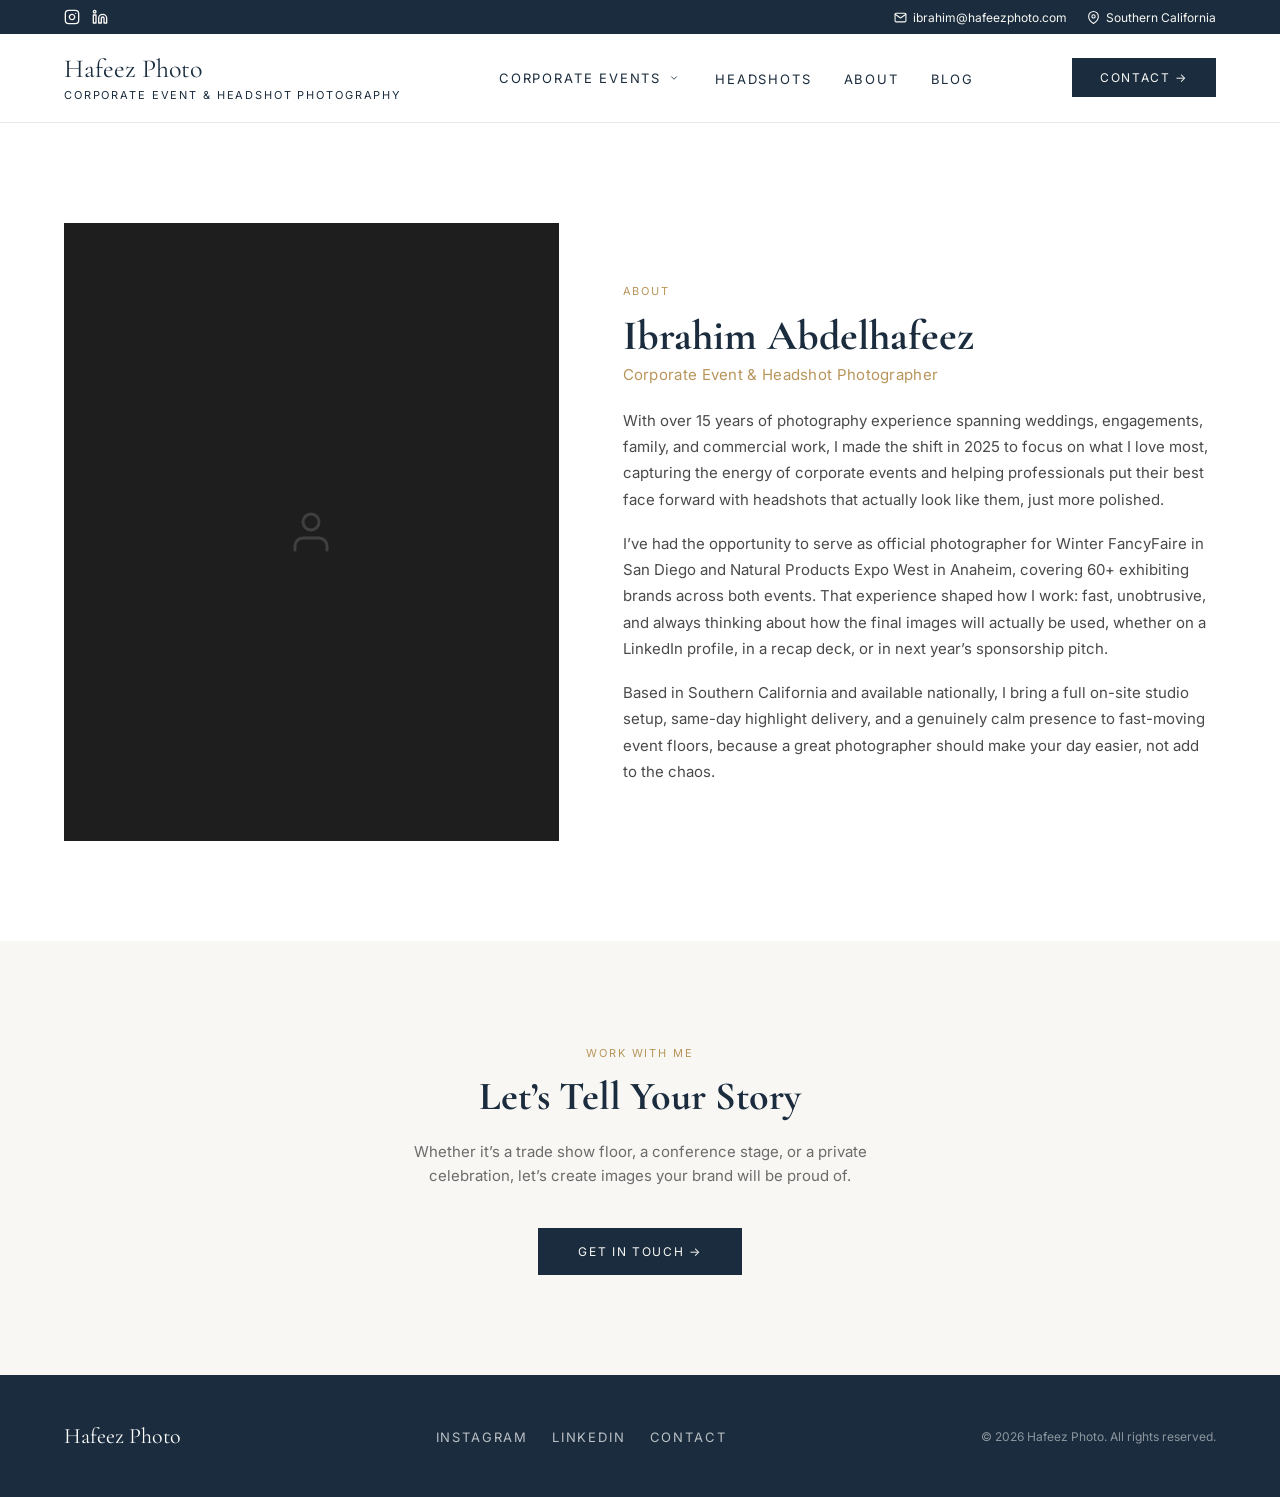
==== about.html @ 888b9be7 "Initial commit: full site build with photos and galleries" ====
<!DOCTYPE html>
<html lang="en">
<head>
  <meta charset="UTF-8">
  <meta name="viewport" content="width=device-width, initial-scale=1.0">
  <title>About | Hafeez Photo</title>

  <link rel="preconnect" href="https://fonts.googleapis.com">
  <link rel="preconnect" href="https://fonts.gstatic.com" crossorigin>
  <link href="https://fonts.googleapis.com/css2?family=Cormorant+Garamond:ital,wght@0,400;0,500;0,600;1,400;1,500;1,600&family=Inter:wght@400;500;600&display=swap" rel="stylesheet">

  <link rel="stylesheet" href="css/style.css">
</head>
<body>
  <div class="top-bar">
    <div class="top-bar__inner container">
      <div class="top-bar__social">
        <a href="https://www.instagram.com/hafeezphoto" aria-label="Instagram" target="_blank" rel="noopener noreferrer">
          <svg viewBox="0 0 24 24" fill="none" stroke="currentColor" stroke-width="2" stroke-linecap="round" stroke-linejoin="round"><rect x="2" y="2" width="20" height="20" rx="5" ry="5"></rect><path d="M16 11.37A4 4 0 1 1 12.63 8 4 4 0 0 1 16 11.37z"></path><line x1="17.5" y1="6.5" x2="17.5" y2="6.5"></line></svg>
        </a>
        <a href="https://www.linkedin.com/company/hafeez-photo/" aria-label="LinkedIn" target="_blank" rel="noopener noreferrer">
          <svg viewBox="0 0 24 24" fill="none" stroke="currentColor" stroke-width="2" stroke-linecap="round" stroke-linejoin="round"><path d="M16 8a6 6 0 0 1 6 6v7h-4v-7a2 2 0 0 0-2-2 2 2 0 0 0-2 2v7h-4v-7a6 6 0 0 1 6-6z"></path><rect x="2" y="9" width="4" height="12"></rect><circle cx="4" cy="4" r="2"></circle></svg>
        </a>
      </div>
      <div class="top-bar__info">
        <span class="top-bar__item">
          <svg viewBox="0 0 24 24" fill="none" stroke="currentColor" stroke-width="2" stroke-linecap="round" stroke-linejoin="round"><path d="M4 4h16c1.1 0 2 .9 2 2v12c0 1.1-.9 2-2 2H4c-1.1 0-2-.9-2-2V6c0-1.1.9-2 2-2z"></path><polyline points="22,6 12,13 2,6"></polyline></svg>
          <span>ibrahim@hafeezphoto.com</span>
        </span>
        <span class="top-bar__item">
          <svg viewBox="0 0 24 24" fill="none" stroke="currentColor" stroke-width="2" stroke-linecap="round" stroke-linejoin="round"><path d="M21 10c0 7-9 13-9 13s-9-6-9-13a9 9 0 0 1 18 0z"></path><circle cx="12" cy="10" r="3"></circle></svg>
          <span>Southern California</span>
        </span>
      </div>
    </div>
  </div>

  <nav class="main-nav">
    <div class="main-nav__inner container">
      <a href="index.html" class="main-nav__brand">
        <span class="main-nav__logo">Hafeez Photo</span>
        <span class="section-label section-label--navy">Corporate Event &amp; Headshot Photography</span>
      </a>

      <ul class="nav-links">
        <li class="nav-dropdown">
          <a href="expos.html" class="nav-link">Corporate Events</a>
          <button class="nav-dropdown-toggle" type="button" aria-label="Toggle Corporate Events submenu" aria-expanded="false">
            <svg viewBox="0 0 24 24" fill="none" stroke="currentColor" stroke-width="2" stroke-linecap="round" stroke-linejoin="round"><polyline points="6 9 12 15 18 9"></polyline></svg>
          </button>
          <div class="nav-dropdown-menu">
            <ul class="nav-dropdown-panel">
              <li><a href="expos.html">Expos &amp; Trade Shows</a></li>
              <li><a href="conferences.html">Conferences</a></li>
              <li><a href="private-events.html">Private Events</a></li>
            </ul>
          </div>
        </li>
        <li><a href="headshots.html" class="nav-link">Headshots</a></li>
        <li><a href="about.html" class="nav-link">About</a></li>
        <li><a href="blog.html" class="nav-link">Blog</a></li>
      </ul>

      <div class="main-nav__actions">
        <a href="contact.html" class="btn-contact">Contact &rarr;</a>
        <button class="hamburger" type="button" aria-label="Open menu">
          <svg viewBox="0 0 24 24" fill="none" stroke="currentColor" stroke-width="2" stroke-linecap="round"><line x1="3" y1="6" x2="21" y2="6"></line><line x1="3" y1="12" x2="21" y2="12"></line><line x1="3" y1="18" x2="21" y2="18"></line></svg>
        </button>
      </div>
    </div>
  </nav>

  <section class="about-hero">
    <div class="container about-hero__inner">
      <div class="about-photo">
        <!-- expects images/about/ibrahim-headshot.jpg -->
        <img src="images/about/ibrahim-headshot.jpg" alt="Ibrahim Abdelhafeez, corporate event and headshot photographer" class="placeholder-photo" onerror="this.style.display='none'">
        <svg viewBox="0 0 24 24" fill="none" stroke="currentColor" stroke-width="1.5" stroke-linecap="round" stroke-linejoin="round" class="about-photo-icon"><path d="M20 21v-2a4 4 0 0 0-4-4H8a4 4 0 0 0-4 4v2"></path><circle cx="12" cy="7" r="4"></circle></svg>
      </div>

      <div class="about-content">
        <span class="section-label">About</span>
        <h1 class="about-title">Ibrahim Abdelhafeez</h1>
        <p class="about-subtitle">Corporate Event &amp; Headshot Photographer</p>

        <p class="about-bio">With over 15 years of photography experience spanning weddings, engagements, family, and commercial work, I made the shift in 2025 to focus on what I love most, capturing the energy of corporate events and helping professionals put their best face forward with headshots that actually look like them, just more polished.</p>
        <p class="about-bio">I&rsquo;ve had the opportunity to serve as official photographer for Winter FancyFaire in San Diego and Natural Products Expo West in Anaheim, covering 60+ exhibiting brands across both events. That experience shaped how I work: fast, unobtrusive, and always thinking about how the final images will actually be used, whether on a LinkedIn profile, in a recap deck, or in next year&rsquo;s sponsorship pitch.</p>
        <p class="about-bio">Based in Southern California and available nationally, I bring a full on-site studio setup, same-day highlight delivery, and a genuinely calm presence to fast-moving event floors, because a great photographer should make your day easier, not add to the chaos.</p>
      </div>
    </div>
  </section>

  <section class="contact-cta">
    <div class="container">
      <span class="section-label">Work With Me</span>
      <h2 class="contact-cta-title">Let&rsquo;s Tell Your Story</h2>
      <p class="contact-cta-subtitle">Whether it&rsquo;s a trade show floor, a conference stage, or a private celebration, let&rsquo;s create images your brand will be proud of.</p>
      <a href="contact.html" class="btn-cta">Get in Touch &rarr;</a>
    </div>
  </section>

  <footer class="site-footer">
    <div class="container site-footer__inner">
      <span class="site-footer__brand">Hafeez Photo</span>

      <ul class="site-footer__links">
        <li><a href="https://www.instagram.com/hafeezphoto" class="nav-link" target="_blank" rel="noopener noreferrer">Instagram</a></li>
        <li><a href="https://www.linkedin.com/company/hafeez-photo/" class="nav-link" target="_blank" rel="noopener noreferrer">LinkedIn</a></li>
        <li><a href="contact.html" class="nav-link">Contact</a></li>
      </ul>

      <span class="site-footer__copyright">&copy; 2026 Hafeez Photo. All rights reserved.</span>
    </div>
  </footer>

  <script src="js/main.js"></script>
</body>
</html>
---- css/style.css ----
/* ==========================================================================
   Hafeez Photo — Stylesheet
   ========================================================================== */

/* Google Fonts */
@import url('https://fonts.googleapis.com/css2?family=Cormorant+Garamond:ital,wght@0,400;0,500;0,600;1,400;1,500;1,600&family=Inter:wght@400;500;600&display=swap');

/* --------------------------------------------------------------------------
   CSS Reset
   -------------------------------------------------------------------------- */
*,
*::before,
*::after {
  box-sizing: border-box;
  margin: 0;
  padding: 0;
}

ul,
ol {
  list-style: none;
}

img,
picture,
video,
canvas,
svg {
  display: block;
  max-width: 100%;
}

a {
  text-decoration: none;
  color: inherit;
}

button {
  font: inherit;
  color: inherit;
  background: none;
  border: none;
  cursor: pointer;
}

input,
textarea,
select {
  font: inherit;
  color: inherit;
}

/* --------------------------------------------------------------------------
   CSS Custom Properties
   -------------------------------------------------------------------------- */
:root {
  --color-navy: #1A2C3D;
  --color-navy-dark: #152233;
  --color-gold: #B8955A;
  --color-off-white: #F8F7F4;
  --color-white: #FFFFFF;
  --color-photo-placeholder: #1e1e1e;

  --font-heading: 'Cormorant Garamond', serif;
  --font-body: 'Inter', sans-serif;
}

/* --------------------------------------------------------------------------
   Base Typography
   -------------------------------------------------------------------------- */
body {
  font-family: var(--font-body);
}

h1,
h2,
h3,
h4,
h5,
h6 {
  font-family: var(--font-heading);
}

/* --------------------------------------------------------------------------
   Utility Classes
   -------------------------------------------------------------------------- */
.section-label {
  font-size: 11px;
  letter-spacing: 0.17em;
  text-transform: uppercase;
  color: var(--color-gold);
}

.nav-link {
  text-transform: uppercase;
  letter-spacing: 0.14em;
  font-size: 13px;
}

.section-label--navy {
  color: var(--color-navy);
}

/* --------------------------------------------------------------------------
   Layout
   -------------------------------------------------------------------------- */
.container {
  width: 100%;
  max-width: 1200px;
  margin: 0 auto;
  padding: 0 24px;
}

/* --------------------------------------------------------------------------
   Top Bar
   -------------------------------------------------------------------------- */
.top-bar {
  position: sticky;
  top: 0;
  z-index: 101;
  width: 100%;
  background: var(--color-navy);
}

.top-bar__inner {
  display: flex;
  justify-content: space-between;
  align-items: center;
  padding-top: 9px;
  padding-bottom: 9px;
}

.top-bar__social {
  display: flex;
  align-items: center;
  gap: 12px;
}

.top-bar__social a {
  display: inline-flex;
  color: var(--color-off-white);
}

.top-bar__social svg {
  width: 16px;
  height: 16px;
}

.top-bar__info {
  display: flex;
  align-items: center;
  gap: 20px;
}

.top-bar__item {
  display: inline-flex;
  align-items: center;
  gap: 6px;
  color: var(--color-off-white);
  font-family: var(--font-body);
  font-size: 12px;
  white-space: nowrap;
}

.top-bar__item svg {
  width: 13px;
  height: 13px;
  flex-shrink: 0;
}

/* --------------------------------------------------------------------------
   Main Navigation
   -------------------------------------------------------------------------- */
.main-nav {
  position: sticky;
  /* Set dynamically in main.js to the top-bar's actual rendered height —
     the top-bar wraps to multiple lines at narrower widths, so its height
     isn't constant and can't be safely hardcoded. The fallback below only
     covers the brief instant before JS runs on first paint. */
  top: var(--topbar-height, 41px);
  z-index: 100;
  width: 100%;
  background: var(--color-white);
  border-bottom: 0.5px solid #e8e8e8;
  transition: box-shadow 0.2s ease;
}

.main-nav.scrolled {
  box-shadow: 0 2px 8px rgba(0, 0, 0, 0.08);
}

.main-nav__inner {
  display: flex;
  justify-content: space-between;
  align-items: center;
  padding-top: 20px;
  padding-bottom: 20px;
}

.main-nav__brand {
  display: flex;
  flex-direction: column;
  text-decoration: none;
}

.main-nav__logo {
  font-family: var(--font-heading);
  font-size: 26px;
  color: var(--color-navy);
  line-height: 1.15;
}

.main-nav__brand .section-label--navy {
  margin-top: 4px;
}

.nav-links {
  display: flex;
  align-items: center;
  gap: 32px;
}

.nav-links a {
  color: var(--color-navy);
  transition: color 0.2s ease;
}

/* The mobile Contact button is cloned into .nav-links via JS purely for the
   mobile hamburger overlay — it must stay fully hidden at desktop widths. */
.mobile-nav-contact {
  display: none;
}

.nav-links a:hover {
  color: var(--color-gold);
}

/* --------------------------------------------------------------------------
   Nav Dropdown — Corporate Events
   -------------------------------------------------------------------------- */
.nav-dropdown {
  position: relative;
  display: flex;
  align-items: center;
  gap: 4px;
}

.nav-dropdown-toggle {
  display: inline-flex;
  align-items: center;
  justify-content: center;
  color: var(--color-navy);
  padding: 4px;
}

.nav-dropdown-toggle svg {
  width: 10px;
  height: 10px;
  transition: transform 0.2s ease;
}

.nav-dropdown:hover .nav-dropdown-toggle svg,
.nav-dropdown:focus-within .nav-dropdown-toggle svg,
.nav-dropdown.is-open .nav-dropdown-toggle svg {
  transform: rotate(180deg);
}

/* Outer wrapper is an invisible "hover bridge" — it starts flush against the
   nav item (top: 100%, no margin) and uses padding-top to push the visible
   panel down, so the hoverable area has no dead gap between the nav item
   and the panel while the panel still appears the same distance below it. */
.nav-dropdown-menu {
  position: absolute;
  top: 100%;
  left: 0;
  padding-top: 20px;
  z-index: 100;
  opacity: 0;
  visibility: hidden;
  transform: translateY(-6px);
  transition: opacity 0.2s ease, transform 0.2s ease, visibility 0.2s ease;
}

.nav-dropdown-panel {
  min-width: 220px;
  padding: 8px 0;
  background: var(--color-white);
  box-shadow: 0 4px 12px rgba(0, 0, 0, 0.08);
}

.nav-dropdown-panel a {
  display: block;
  padding: 12px 20px;
  font-family: var(--font-body);
  font-size: 13px;
  color: var(--color-navy);
  text-transform: none;
  letter-spacing: normal;
  white-space: nowrap;
}

.nav-dropdown-panel a:hover {
  background: var(--color-off-white);
  color: var(--color-navy);
}

.nav-dropdown:hover .nav-dropdown-menu,
.nav-dropdown:focus-within .nav-dropdown-menu,
.nav-dropdown.is-open .nav-dropdown-menu {
  opacity: 1;
  visibility: visible;
  transform: translateY(0);
}

.main-nav__actions {
  display: flex;
  align-items: center;
  gap: 16px;
}

.btn-contact {
  display: inline-block;
  background: var(--color-navy);
  color: var(--color-off-white);
  padding: 12px 28px;
  font-family: var(--font-body);
  font-size: 12px;
  letter-spacing: 0.14em;
  text-transform: uppercase;
  white-space: nowrap;
  transition: background-color 0.2s ease;
}

.btn-contact:hover {
  background: var(--color-navy-dark);
}

.hamburger {
  display: none;
  align-items: center;
  justify-content: center;
  color: var(--color-navy);
}

.hamburger svg {
  width: 24px;
  height: 24px;
}

.hamburger svg line {
  transform-origin: 12px 12px;
  transition: transform 0.25s ease, opacity 0.2s ease;
}

.hamburger.is-active svg line:nth-child(1) {
  transform: translateY(6px) rotate(45deg);
}

.hamburger.is-active svg line:nth-child(2) {
  opacity: 0;
}

.hamburger.is-active svg line:nth-child(3) {
  transform: translateY(-6px) rotate(-45deg);
}

/* --------------------------------------------------------------------------
   Responsive — Top Bar & Main Navigation
   -------------------------------------------------------------------------- */
@media (max-width: 1024px) {
  body.menu-open {
    overflow: hidden;
  }

  .nav-links {
    display: none;
    flex-direction: column;
    align-items: stretch;
    position: absolute;
    top: 100%;
    left: 0;
    right: 0;
    height: 100vh;
    overflow-y: auto;
    gap: 0;
    background: var(--color-white);
    padding: 8px 24px 40px;
    z-index: 40;
  }

  body.menu-open .nav-links {
    display: flex;
  }

  .nav-links > li {
    border-bottom: 0.5px solid #e8e8e8;
  }

  .nav-links > li:last-child {
    border-bottom: none;
  }

  .nav-links > li > a {
    display: block;
    padding: 20px 0;
    font-size: 16px;
  }

  .mobile-nav-contact {
    display: block;
    margin-top: 12px;
  }

  .mobile-nav-contact .btn-contact {
    display: block;
    width: 100%;
    text-align: center;
    padding: 16px 0;
    font-size: 12px;
    color: var(--color-off-white);
  }

  .main-nav__inner {
    flex-wrap: wrap;
    row-gap: 12px;
  }

  .main-nav__brand {
    flex: 1 1 auto;
    min-width: 0;
  }

  .main-nav__actions .btn-contact {
    padding: 10px 18px;
    font-size: 11px;
  }

  .hamburger {
    display: inline-flex;
  }

  /* Corporate Events dropdown becomes a tap-triggered indented list
     instead of a floating hover panel once the mobile menu is wired up. */
  .nav-dropdown {
    flex-wrap: wrap;
    width: 100%;
  }

  .nav-dropdown-menu {
    position: static;
    display: none;
    width: 100%;
    padding-top: 0;
    opacity: 1;
    visibility: visible;
    transform: none;
  }

  .nav-dropdown.is-open .nav-dropdown-menu {
    display: block;
  }

  .nav-dropdown-panel {
    width: 100%;
    min-width: 0;
    margin-top: 8px;
    padding: 4px 0 4px 20px;
    box-shadow: none;
  }

  .nav-dropdown-panel a {
    padding: 10px 0;
  }
}

@media (max-width: 768px) {
  .top-bar__inner {
    flex-wrap: wrap;
    justify-content: center;
    gap: 8px 16px;
    text-align: center;
  }

  .top-bar__info {
    width: 100%;
    flex-wrap: wrap;
    justify-content: center;
    gap: 8px 16px;
  }
}

@media (max-width: 480px) {
  .container {
    padding: 0 16px;
  }

  .top-bar__item span:last-child {
    display: none;
  }

  .top-bar__item {
    gap: 0;
  }

  .main-nav__logo {
    font-size: 22px;
  }
}

/* --------------------------------------------------------------------------
   Hero
   -------------------------------------------------------------------------- */
.hero {
  position: relative;
  width: 100%;
  height: 440px;
  overflow: hidden;
  background: var(--color-navy-dark);
}

.hero-grid {
  display: grid;
  grid-template-columns: repeat(5, 1fr);
  grid-template-rows: repeat(2, 1fr);
  gap: 3px;
  height: 100%;
}

.hero-cell {
  position: relative;
  background-color: var(--color-photo-placeholder);
  display: flex;
  align-items: center;
  justify-content: center;
  overflow: hidden;
}

.hero-cell svg {
  width: 32px;
  height: 32px;
  color: rgba(255, 255, 255, 0.15);
}

.hero-overlay {
  position: absolute;
  inset: 0;
  /* Flat uniform tint keeps even the brightest, un-darkened top portion of
     the grid legible, while the directional gradient on top of it adds the
     cinematic emphasis toward the bottom-left text block. */
  background-color: rgba(0, 0, 0, 0.3);
  background-image: linear-gradient(to top, rgba(0, 0, 0, 0.9) 0%, rgba(0, 0, 0, 0.42) 55%, rgba(0, 0, 0, 0.15) 100%);
  z-index: 1;
}

.hero-content {
  position: absolute;
  left: 50%;
  transform: translateX(-50%);
  bottom: 48px;
  width: 100%;
  max-width: 1200px;
  padding: 0 24px;
  z-index: 2;
}

.hero-content__inner {
  max-width: 600px;
}

.hero-content__inner .section-label {
  display: inline-block;
  margin-bottom: 14px;
  text-shadow: 0 2px 8px rgba(0, 0, 0, 0.6);
}

.hero-title {
  font-size: 52px;
  line-height: 1.1;
  font-weight: 500;
  color: var(--color-white);
  margin-bottom: 16px;
  text-shadow: 0 2px 12px rgba(0, 0, 0, 0.5);
}

.hero-title em {
  font-style: italic;
  font-weight: 500;
}

.hero-subtitle {
  font-family: var(--font-body);
  font-size: 15px;
  line-height: 1.6;
  color: rgba(255, 255, 255, 0.85);
  max-width: 520px;
  margin-bottom: 28px;
  text-shadow: 0 1px 6px rgba(0, 0, 0, 0.5);
}

.hero-actions {
  display: flex;
  align-items: center;
  gap: 16px;
}

.btn-hero {
  display: inline-block;
  padding: 14px 32px;
  font-family: var(--font-body);
  font-size: 12px;
  letter-spacing: 0.12em;
  text-transform: uppercase;
  text-align: center;
  white-space: nowrap;
  transition: background-color 0.2s ease, color 0.2s ease, border-color 0.2s ease;
}

.btn-hero--solid {
  background: var(--color-white);
  color: var(--color-navy);
}

.btn-hero--solid:hover {
  background: var(--color-off-white);
}

.btn-hero--ghost {
  background: transparent;
  color: var(--color-white);
  border: 1px solid var(--color-white);
}

.btn-hero--ghost:hover {
  background: rgba(255, 255, 255, 0.1);
}

/* --------------------------------------------------------------------------
   Responsive — Hero
   -------------------------------------------------------------------------- */
@media (max-width: 768px) {
  .hero {
    height: 360px;
  }

  .hero-content {
    bottom: 28px;
  }

  .hero-cell svg {
    width: 22px;
    height: 22px;
  }

  .hero-title {
    font-size: 32px;
    margin-bottom: 12px;
  }

  .hero-subtitle {
    font-size: 14px;
    margin-bottom: 20px;
  }
}

@media (max-width: 480px) {
  .hero-content {
    padding: 0 16px;
    bottom: 20px;
  }

  .hero-title {
    font-size: 28px;
  }

  .hero-actions {
    flex-direction: column;
    align-items: flex-start;
    gap: 10px;
  }

  .btn-hero {
    padding: 12px 24px;
  }
}

/* --------------------------------------------------------------------------
   Services
   -------------------------------------------------------------------------- */
.services {
  width: 100%;
  background: var(--color-off-white);
  padding-top: 68px;
  padding-bottom: 68px;
}

.services-header {
  text-align: center;
  margin-bottom: 44px;
}

.services-header .section-label {
  display: inline-block;
  margin-bottom: 12px;
}

.services-title {
  font-size: 40px;
  color: var(--color-navy);
}

.services-grid {
  display: grid;
  grid-template-columns: repeat(4, 1fr);
}

.service-item {
  padding: 0 32px;
  border-left: 0.5px solid #e0ddd6;
}

.service-item:first-child {
  border-left: none;
}

.service-number {
  display: block;
  font-family: var(--font-heading);
  font-size: 56px;
  line-height: 1;
  color: #E5E2DB;
  margin-bottom: -18px;
}

.service-name {
  position: relative;
  font-family: var(--font-body);
  font-weight: 600;
  font-size: 15px;
  letter-spacing: 0.04em;
  text-transform: uppercase;
  color: var(--color-navy);
  margin-bottom: 12px;
}

.service-description {
  font-family: var(--font-body);
  font-size: 14px;
  line-height: 1.6;
  color: #6b6b6b;
}

/* --------------------------------------------------------------------------
   Responsive — Services
   -------------------------------------------------------------------------- */
@media (max-width: 1024px) {
  .services-grid {
    grid-template-columns: repeat(2, 1fr);
  }

  .service-item {
    border-left: none;
    padding: 0 32px 32px;
  }

  .service-item:nth-child(2n) {
    padding-left: 32px;
  }

  .service-item:nth-child(n + 3) {
    border-top: 0.5px solid #e0ddd6;
    padding-top: 32px;
  }
}

@media (max-width: 768px) {
  .services {
    padding-top: 64px;
    padding-bottom: 64px;
  }

  .services-header {
    margin-bottom: 40px;
  }

  .services-title {
    font-size: 32px;
  }

  .services-grid {
    grid-template-columns: 1fr;
  }

  .service-item {
    border-left: none;
    padding: 32px 0 0;
  }

  .service-item:first-child {
    padding-top: 0;
  }

  .service-item:nth-child(n + 3) {
    border-top: none;
  }

  .service-item:not(:first-child) {
    border-top: 0.5px solid #e0ddd6;
  }
}

/* --------------------------------------------------------------------------
   Portfolio
   -------------------------------------------------------------------------- */
.portfolio {
  width: 100%;
  background: var(--color-white);
  padding-top: 100px;
  padding-bottom: 100px;
}

.portfolio-header {
  display: flex;
  justify-content: space-between;
  align-items: flex-end;
  margin-bottom: 40px;
}

.portfolio-header .section-label {
  display: inline-block;
  margin-bottom: 8px;
}

.portfolio-title {
  font-size: 40px;
  color: var(--color-navy);
}

.portfolio-link {
  font-family: var(--font-body);
  font-size: 13px;
  text-transform: uppercase;
  letter-spacing: 0.1em;
  color: var(--color-navy);
  white-space: nowrap;
  transition: color 0.2s ease;
}

.portfolio-link:hover {
  color: var(--color-gold);
}

.portfolio-grid {
  display: grid;
  grid-template-columns: 2fr 1fr 1fr;
  grid-template-rows: repeat(2, 1fr);
  gap: 3px;
  height: 600px;
}

.portfolio-cell-1 {
  grid-row: span 2;
}

.portfolio-cell {
  position: relative;
  overflow: hidden;
  background-color: var(--color-photo-placeholder);
}

/* --------------------------------------------------------------------------
   Responsive — Portfolio
   -------------------------------------------------------------------------- */
@media (max-width: 1024px) {
  .portfolio-grid {
    height: 500px;
  }
}

@media (max-width: 768px) {
  .portfolio {
    padding-top: 64px;
    padding-bottom: 64px;
  }

  .portfolio-header {
    flex-direction: column;
    align-items: flex-start;
    gap: 16px;
    margin-bottom: 28px;
  }

  .portfolio-title {
    font-size: 32px;
  }

  .portfolio-grid {
    grid-template-columns: 1fr;
    grid-template-rows: none;
    grid-auto-rows: 280px;
    height: auto;
  }

  .portfolio-cell-1 {
    grid-row: auto;
  }
}

/* --------------------------------------------------------------------------
   Headshot Feature
   -------------------------------------------------------------------------- */
.headshot-feature {
  width: 100%;
  display: grid;
  grid-template-columns: 1fr 1fr;
  min-height: 520px;
}

.headshot-feature-content {
  width: 100%;
  background: var(--color-navy);
  display: flex;
  flex-direction: column;
  justify-content: center;
  padding: 80px 64px 80px 96px;
}

.headshot-feature-content-inner {
  max-width: 480px;
}

.headshot-feature-content-inner .section-label {
  display: inline-block;
  margin-bottom: 14px;
}

.headshot-feature-title {
  font-size: 38px;
  line-height: 1.15;
  font-weight: 500;
  color: var(--color-white);
  margin-bottom: 20px;
}

.headshot-feature-title em {
  font-style: italic;
  font-weight: 500;
}

.headshot-feature-description {
  font-family: var(--font-body);
  font-size: 15px;
  line-height: 1.7;
  color: rgba(255, 255, 255, 0.75);
  margin-bottom: 28px;
}

.headshot-feature-list {
  margin-bottom: 32px;
}

.headshot-feature-list li {
  position: relative;
  padding-left: 20px;
  font-family: var(--font-body);
  font-size: 14px;
  line-height: 1.8;
  color: rgba(255, 255, 255, 0.85);
}

.headshot-feature-list li::before {
  content: '';
  position: absolute;
  left: 0;
  top: 9px;
  width: 6px;
  height: 6px;
  background: var(--color-gold);
  clip-path: circle(50%);
}

.headshot-feature-cta {
  width: fit-content;
}

.headshot-feature-visual {
  position: relative;
  background: var(--color-navy-dark);
  display: flex;
  align-items: center;
  justify-content: center;
  overflow: hidden;
}

.headshot-feature-icon {
  width: 80px;
  height: 80px;
  color: rgba(255, 255, 255, 0.2);
}

/* --------------------------------------------------------------------------
   Responsive — Headshot Feature
   -------------------------------------------------------------------------- */
@media (max-width: 900px) {
  .headshot-feature {
    grid-template-columns: 1fr;
    min-height: 0;
  }

  .headshot-feature-content {
    padding: 48px 24px;
  }

  .headshot-feature-title {
    font-size: 28px;
  }

  .headshot-feature-visual {
    height: 300px;
  }
}

/* --------------------------------------------------------------------------
   Credentials
   -------------------------------------------------------------------------- */
.credentials {
  width: 100%;
  background: var(--color-white);
  padding-top: 64px;
  padding-bottom: 64px;
  border-top: 0.5px solid #e8e8e8;
  border-bottom: 0.5px solid #e8e8e8;
}

.credentials-label {
  display: block;
  text-align: center;
  margin-bottom: 40px;
}

.credentials-grid {
  display: grid;
  grid-template-columns: repeat(4, 1fr);
}

.credential-item {
  text-align: center;
  padding: 0 24px;
  border-left: 0.5px solid #e8e8e8;
}

.credential-item:first-child {
  border-left: none;
}

.credential-number {
  display: block;
  font-family: var(--font-heading);
  font-size: 48px;
  color: var(--color-navy);
  margin-bottom: 8px;
}

.credential-description {
  font-family: var(--font-body);
  font-size: 13px;
  line-height: 1.5;
  color: #6b6b6b;
  max-width: 160px;
  margin: 0 auto;
}

/* --------------------------------------------------------------------------
   Responsive — Credentials
   -------------------------------------------------------------------------- */
@media (max-width: 768px) {
  .credentials-grid {
    grid-template-columns: repeat(2, 1fr);
  }

  .credential-item {
    border-left: none;
    padding: 0 24px 32px;
  }

  .credential-item:nth-child(2n) {
    border-left: 0.5px solid #e8e8e8;
  }

  .credential-item:nth-child(n + 3) {
    border-top: 0.5px solid #e8e8e8;
    padding-top: 32px;
  }
}

/* --------------------------------------------------------------------------
   Contact CTA
   -------------------------------------------------------------------------- */
.contact-cta {
  width: 100%;
  background: var(--color-off-white);
  padding-top: 100px;
  padding-bottom: 100px;
  text-align: center;
}

.contact-cta .section-label {
  display: inline-block;
  margin-bottom: 12px;
}

.contact-cta-title {
  font-size: 40px;
  color: var(--color-navy);
}

.contact-cta-subtitle {
  max-width: 500px;
  margin: 20px auto 40px;
  font-family: var(--font-body);
  font-size: 15px;
  line-height: 1.6;
  color: #6b6b6b;
}

.btn-cta {
  display: block;
  width: fit-content;
  margin: 0 auto;
  background: var(--color-navy);
  color: var(--color-off-white);
  padding: 16px 40px;
  font-family: var(--font-body);
  font-size: 12px;
  letter-spacing: 0.14em;
  text-transform: uppercase;
  transition: background-color 0.2s ease;
}

.btn-cta:hover {
  background: var(--color-navy-dark);
}

/* --------------------------------------------------------------------------
   Responsive — Contact CTA
   -------------------------------------------------------------------------- */
@media (max-width: 768px) {
  .contact-cta {
    padding-top: 64px;
    padding-bottom: 64px;
  }

  .contact-cta-title {
    font-size: 28px;
  }
}

/* --------------------------------------------------------------------------
   Blog — Coming Soon
   -------------------------------------------------------------------------- */
.blog-coming-soon {
  width: 100%;
  background: var(--color-white);
  padding-top: 120px;
  padding-bottom: 120px;
  text-align: center;
}

.blog-coming-soon-icon {
  width: 64px;
  height: 64px;
  color: var(--color-gold);
  opacity: 0.35;
  margin: 0 auto 24px;
}

.blog-coming-soon-text {
  max-width: 480px;
  margin: 0 auto 32px;
  font-family: var(--font-body);
  font-size: 16px;
  color: #6b6b6b;
}

.btn-ghost-navy {
  display: inline-block;
  width: fit-content;
  margin: 0 auto;
  padding: 14px 32px;
  font-family: var(--font-body);
  font-size: 12px;
  letter-spacing: 0.12em;
  text-transform: uppercase;
  background: transparent;
  color: var(--color-navy);
  border: 1px solid var(--color-navy);
  transition: background-color 0.2s ease, color 0.2s ease;
}

.btn-ghost-navy:hover {
  background: var(--color-navy);
  color: var(--color-white);
}

/* --------------------------------------------------------------------------
   Responsive — Blog Coming Soon
   -------------------------------------------------------------------------- */
@media (max-width: 768px) {
  .blog-coming-soon {
    padding-top: 72px;
    padding-bottom: 72px;
  }
}

/* --------------------------------------------------------------------------
   Site Footer
   -------------------------------------------------------------------------- */
.site-footer {
  width: 100%;
  background: var(--color-navy);
  padding-top: 48px;
  padding-bottom: 48px;
}

.site-footer__inner {
  display: flex;
  align-items: center;
  justify-content: space-between;
}

.site-footer__brand {
  font-family: var(--font-heading);
  font-size: 22px;
  color: var(--color-white);
}

.site-footer__links {
  display: flex;
  align-items: center;
  gap: 24px;
}

.site-footer__links a {
  color: rgba(255, 255, 255, 0.7);
  transition: color 0.2s ease;
}

.site-footer__links a:hover {
  color: var(--color-white);
}

.site-footer__copyright {
  font-family: var(--font-body);
  font-size: 12px;
  color: rgba(255, 255, 255, 0.5);
}

/* --------------------------------------------------------------------------
   Responsive — Site Footer
   -------------------------------------------------------------------------- */
@media (max-width: 768px) {
  .site-footer__inner {
    flex-direction: column;
    gap: 16px;
  }
}

/* --------------------------------------------------------------------------
   Gallery Page Header
   -------------------------------------------------------------------------- */
.gallery-page-header {
  width: 100%;
  background: var(--color-navy);
  text-align: center;
  padding-top: 80px;
  padding-bottom: 80px;
}

/* On headshots.html, the header sits directly above the "How It Works"
   section with no content between them, so it uses a tighter, page-specific
   padding rather than the shared default used by the other gallery pages. */
body.headshots-page .gallery-page-header {
  padding-top: 60px;
  padding-bottom: 60px;
}

.gallery-page-header .section-label {
  display: inline-block;
  margin-bottom: 12px;
}

.gallery-page-title {
  font-size: 44px;
  color: var(--color-white);
}

.gallery-page-subtitle {
  max-width: 560px;
  margin: 16px auto 0;
  font-family: var(--font-body);
  font-size: 15px;
  line-height: 1.6;
  color: rgba(255, 255, 255, 0.75);
}

/* --------------------------------------------------------------------------
   Photo Gallery
   -------------------------------------------------------------------------- */
.photo-gallery {
  width: 100%;
}

.gallery-grid {
  display: grid;
  grid-template-columns: repeat(3, 1fr);
  gap: 3px;
}

/* Wider spacing for the private-events, headshots, conferences, and expos
   galleries — overrides the shared .gallery-grid default (3px). */
body.private-events-page .gallery-grid,
body.headshots-page .gallery-grid,
body.conferences-page .gallery-grid,
body.expos-page .gallery-grid {
  gap: 12px;
}

/* Breathing room on all sides so the grid isn't flush against the viewport
   edges or the sections above/below it, scoped to these pages only. */
body.private-events-page .photo-gallery,
body.headshots-page .photo-gallery,
body.conferences-page .photo-gallery,
body.expos-page .photo-gallery {
  padding-top: 14px;
  padding-bottom: 14px;
  padding-left: 14px;
  padding-right: 14px;
}

.gallery-cell {
  position: relative;
  aspect-ratio: 4 / 3;
  background-color: var(--color-photo-placeholder);
  display: flex;
  align-items: center;
  justify-content: center;
}

.gallery-cell-icon {
  width: 28px;
  height: 28px;
  color: rgba(255, 255, 255, 0.15);
}

/* --------------------------------------------------------------------------
   Responsive — Gallery Page Header & Photo Gallery
   -------------------------------------------------------------------------- */
@media (max-width: 900px) {
  .gallery-grid {
    grid-template-columns: repeat(2, 1fr);
  }
}

@media (max-width: 768px) {
  .gallery-page-title {
    font-size: 32px;
  }
}

@media (max-width: 600px) {
  .gallery-grid {
    grid-template-columns: 1fr;
  }
}

/* --------------------------------------------------------------------------
   Headshot Info — "How It Works"
   -------------------------------------------------------------------------- */
.headshot-info {
  width: 100%;
  background: var(--color-off-white);
  padding-top: 60px;
  padding-bottom: 60px;
}

.headshot-info-header {
  text-align: center;
  margin-bottom: 44px;
}

.headshot-info-header .section-label {
  display: inline-block;
  margin-bottom: 12px;
}

.headshot-info-title {
  font-size: 40px;
  color: var(--color-navy);
}

.headshot-steps-grid {
  display: grid;
  grid-template-columns: repeat(4, 1fr);
  gap: 32px;
}

.headshot-step {
  text-align: center;
}

.step-number {
  width: 48px;
  height: 48px;
  margin: 0 auto 20px;
  display: flex;
  align-items: center;
  justify-content: center;
  background: var(--color-navy);
  color: var(--color-white);
  font-family: var(--font-heading);
  font-size: 20px;
  clip-path: circle(50%);
}

.step-title {
  font-family: var(--font-body);
  font-weight: 600;
  font-size: 14px;
  letter-spacing: 0.04em;
  text-transform: uppercase;
  color: var(--color-navy);
  margin-bottom: 8px;
}

.step-description {
  font-family: var(--font-body);
  font-size: 14px;
  line-height: 1.6;
  color: #6b6b6b;
}

/* --------------------------------------------------------------------------
   Responsive — Headshot Info
   -------------------------------------------------------------------------- */
@media (max-width: 900px) {
  .headshot-steps-grid {
    grid-template-columns: repeat(2, 1fr);
    row-gap: 40px;
  }
}

@media (max-width: 600px) {
  .headshot-info {
    padding-top: 64px;
    padding-bottom: 64px;
  }

  .headshot-info-header {
    margin-bottom: 40px;
  }

  .headshot-info-title {
    font-size: 32px;
  }

  .headshot-steps-grid {
    grid-template-columns: 1fr;
    row-gap: 32px;
  }
}

/* --------------------------------------------------------------------------
   Headshot CTA Banner
   -------------------------------------------------------------------------- */
.headshot-cta-banner {
  width: 100%;
  background: var(--color-white);
  padding-top: 60px;
  padding-bottom: 60px;
}

.cta-banner-box {
  position: relative;
  background: var(--color-off-white);
  height: 290px;
  max-width: calc(100% - 180px);
  margin: 0 auto;
  display: flex;
  align-items: center;
  padding: 0 48px 0 0;
}

.cta-banner-photo {
  position: absolute;
  left: -24px;
  bottom: 0;
  width: 480px;
  height: auto;
  z-index: 2;
  pointer-events: none;
}

.cta-banner-content {
  position: relative;
  z-index: 3;
  margin-left: 420px;
  max-width: 480px;
}

.cta-banner-content .section-label {
  display: inline-block;
  margin-bottom: 12px;
}

.cta-banner-title {
  font-size: 28px;
  color: var(--color-navy);
  margin-bottom: 16px;
}

.cta-banner-text {
  font-family: var(--font-body);
  font-size: 15px;
  line-height: 1.6;
  color: #6b6b6b;
  max-width: 440px;
}

.cta-banner-button {
  margin-top: 24px;
}

/* --------------------------------------------------------------------------
   Responsive — Headshot CTA Banner
   -------------------------------------------------------------------------- */
@media (max-width: 900px) {
  .headshot-cta-banner {
    padding-top: 56px;
    padding-bottom: 56px;
  }

  .cta-banner-box {
    height: auto;
    max-width: none;
    margin: 0;
    flex-direction: column;
    padding: 48px 24px 32px;
  }

  .cta-banner-photo {
    position: static;
    width: 220px;
    height: auto;
    margin: 0 auto 24px;
  }

  .cta-banner-content {
    margin-left: 0;
    max-width: none;
    text-align: center;
  }

  .cta-banner-text {
    margin-left: auto;
    margin-right: auto;
  }
}

/* --------------------------------------------------------------------------
   About Hero
   -------------------------------------------------------------------------- */
.about-hero {
  width: 100%;
}

.about-hero__inner {
  display: grid;
  grid-template-columns: 5fr 6fr;
  align-items: center;
  gap: 64px;
  min-height: 560px;
  padding-top: 100px;
  padding-bottom: 100px;
}

.about-photo {
  position: relative;
  aspect-ratio: 4 / 5;
  background-color: var(--color-photo-placeholder);
  display: flex;
  align-items: center;
  justify-content: center;
}

.about-photo-icon {
  width: 48px;
  height: 48px;
  color: rgba(255, 255, 255, 0.15);
}

.about-content .section-label {
  display: inline-block;
  margin-bottom: 12px;
}

.about-title {
  font-size: 42px;
  color: var(--color-navy);
}

.about-subtitle {
  font-family: var(--font-body);
  font-size: 15px;
  letter-spacing: 0.02em;
  color: var(--color-gold);
  margin-top: 4px;
  margin-bottom: 24px;
}

.about-bio {
  font-family: var(--font-body);
  font-size: 15px;
  line-height: 1.75;
  color: #4a4a4a;
  margin-bottom: 18px;
}

.about-bio:last-child {
  margin-bottom: 0;
}

/* --------------------------------------------------------------------------
   Responsive — About Hero
   -------------------------------------------------------------------------- */
@media (max-width: 768px) {
  .about-hero__inner {
    grid-template-columns: 1fr;
    min-height: 0;
    gap: 32px;
    padding-top: 48px;
    padding-bottom: 48px;
  }

  .about-photo {
    max-height: 360px;
  }

  .about-title {
    font-size: 32px;
  }
}

/* --------------------------------------------------------------------------
   Contact Form
   -------------------------------------------------------------------------- */
.contact-form-section {
  width: 100%;
  background: var(--color-white);
  padding-top: 100px;
  padding-bottom: 100px;
}

.contact-form {
  max-width: 640px;
  margin: 0 auto;
}

.form-group {
  margin-bottom: 24px;
}

.form-group label {
  display: block;
  margin-bottom: 8px;
  font-family: var(--font-body);
  font-size: 13px;
  font-weight: 600;
  letter-spacing: 0.04em;
  text-transform: uppercase;
  color: var(--color-navy);
}

.form-group input,
.form-group select,
.form-group textarea {
  width: 100%;
  padding: 14px 16px;
  border: 1px solid #d8d5cc;
  background: var(--color-white);
  font-family: var(--font-body);
  font-size: 14px;
  color: var(--color-navy);
  transition: border-color 0.2s ease;
}

.form-group input:focus,
.form-group select:focus,
.form-group textarea:focus {
  border-color: var(--color-navy);
  outline: none;
}

.form-group textarea {
  resize: vertical;
}

.btn-submit {
  display: inline-block;
  margin-top: 8px;
  background: var(--color-navy);
  color: var(--color-off-white);
  padding: 16px 40px;
  font-family: var(--font-body);
  font-size: 12px;
  letter-spacing: 0.14em;
  text-transform: uppercase;
  cursor: pointer;
  transition: background-color 0.2s ease;
}

.btn-submit:hover {
  background: #24384d;
}

/* --------------------------------------------------------------------------
   Contact Info
   -------------------------------------------------------------------------- */
.contact-info-section {
  width: 100%;
  background: var(--color-off-white);
  padding-top: 80px;
  padding-bottom: 80px;
  text-align: center;
}

.contact-info-grid {
  display: grid;
  grid-template-columns: repeat(2, 1fr);
  max-width: 560px;
  margin: 0 auto;
  gap: 48px;
}

.contact-info-item {
  text-align: center;
}

.contact-info-icon {
  width: 22px;
  height: 22px;
  margin: 0 auto;
  color: var(--color-gold);
}

.contact-info-label {
  font-family: var(--font-body);
  font-size: 12px;
  font-weight: 600;
  letter-spacing: 0.06em;
  text-transform: uppercase;
  color: var(--color-navy);
  margin: 12px 0 4px;
}

.contact-info-value {
  font-family: var(--font-body);
  font-size: 14px;
  color: #6b6b6b;
}

/* --------------------------------------------------------------------------
   Responsive — Contact Form & Info
   -------------------------------------------------------------------------- */
@media (max-width: 768px) {
  .gallery-page-header {
    padding-top: 48px;
    padding-bottom: 48px;
  }

  .contact-form-section {
    padding-top: 48px;
    padding-bottom: 48px;
  }

  .contact-info-grid {
    grid-template-columns: 1fr;
    gap: 32px;
  }
}

/* --------------------------------------------------------------------------
   Photo Placeholder Fallback Images
   -------------------------------------------------------------------------- */
.placeholder-photo {
  position: absolute;
  inset: 0;
  width: 100%;
  height: 100%;
  object-fit: cover;
}

/* --------------------------------------------------------------------------
   Photo Gallery Lightbox — private-events.html, headshots.html,
   conferences.html, and expos.html
   -------------------------------------------------------------------------- */
body.private-events-page .gallery-cell,
body.headshots-page .gallery-cell,
body.conferences-page .gallery-cell,
body.expos-page .gallery-cell {
  cursor: pointer;
}

.lightbox {
  position: fixed;
  inset: 0;
  z-index: 200;
  display: none;
  align-items: center;
  justify-content: center;
  background: rgba(21, 34, 51, 0.95);
  opacity: 0;
  transition: opacity 0.25s ease;
}

.lightbox.is-open {
  display: flex;
  opacity: 1;
}

body.lightbox-open {
  overflow: hidden;
}

.lightbox-content {
  position: relative;
  max-width: 90vw;
  max-height: 85vh;
  display: flex;
  align-items: center;
  justify-content: center;
}

.lightbox-image {
  display: block;
  max-width: 90vw;
  max-height: 85vh;
  width: auto;
  height: auto;
  object-fit: contain;
}

.lightbox-close,
.lightbox-prev,
.lightbox-next {
  position: fixed;
  display: flex;
  align-items: center;
  justify-content: center;
  color: var(--color-off-white);
  background: transparent;
  z-index: 210;
  transition: color 0.2s ease;
}

.lightbox-close:hover,
.lightbox-prev:hover,
.lightbox-next:hover {
  color: var(--color-gold);
}

.lightbox-close:focus-visible,
.lightbox-prev:focus-visible,
.lightbox-next:focus-visible {
  outline: 1px solid var(--color-gold);
  outline-offset: 2px;
}

.lightbox-close {
  top: 24px;
  right: 24px;
  width: 44px;
  height: 44px;
}

.lightbox-close svg {
  width: 22px;
  height: 22px;
}

.lightbox-prev,
.lightbox-next {
  top: 50%;
  transform: translateY(-50%);
  width: 52px;
  height: 52px;
}

.lightbox-prev {
  left: 16px;
}

.lightbox-next {
  right: 16px;
}

.lightbox-prev svg,
.lightbox-next svg {
  width: 26px;
  height: 26px;
}

@media (max-width: 600px) {
  .lightbox-prev,
  .lightbox-next {
    width: 40px;
    height: 40px;
  }

  .lightbox-prev {
    left: 8px;
  }

  .lightbox-next {
    right: 8px;
  }

  .lightbox-close {
    top: 12px;
    right: 12px;
  }
}

/* --------------------------------------------------------------------------
   NOTE: No border-radius is used anywhere in this stylesheet.
   The design language is sharp and editorial — keep all corners square
   in every section added going forward.
   -------------------------------------------------------------------------- */
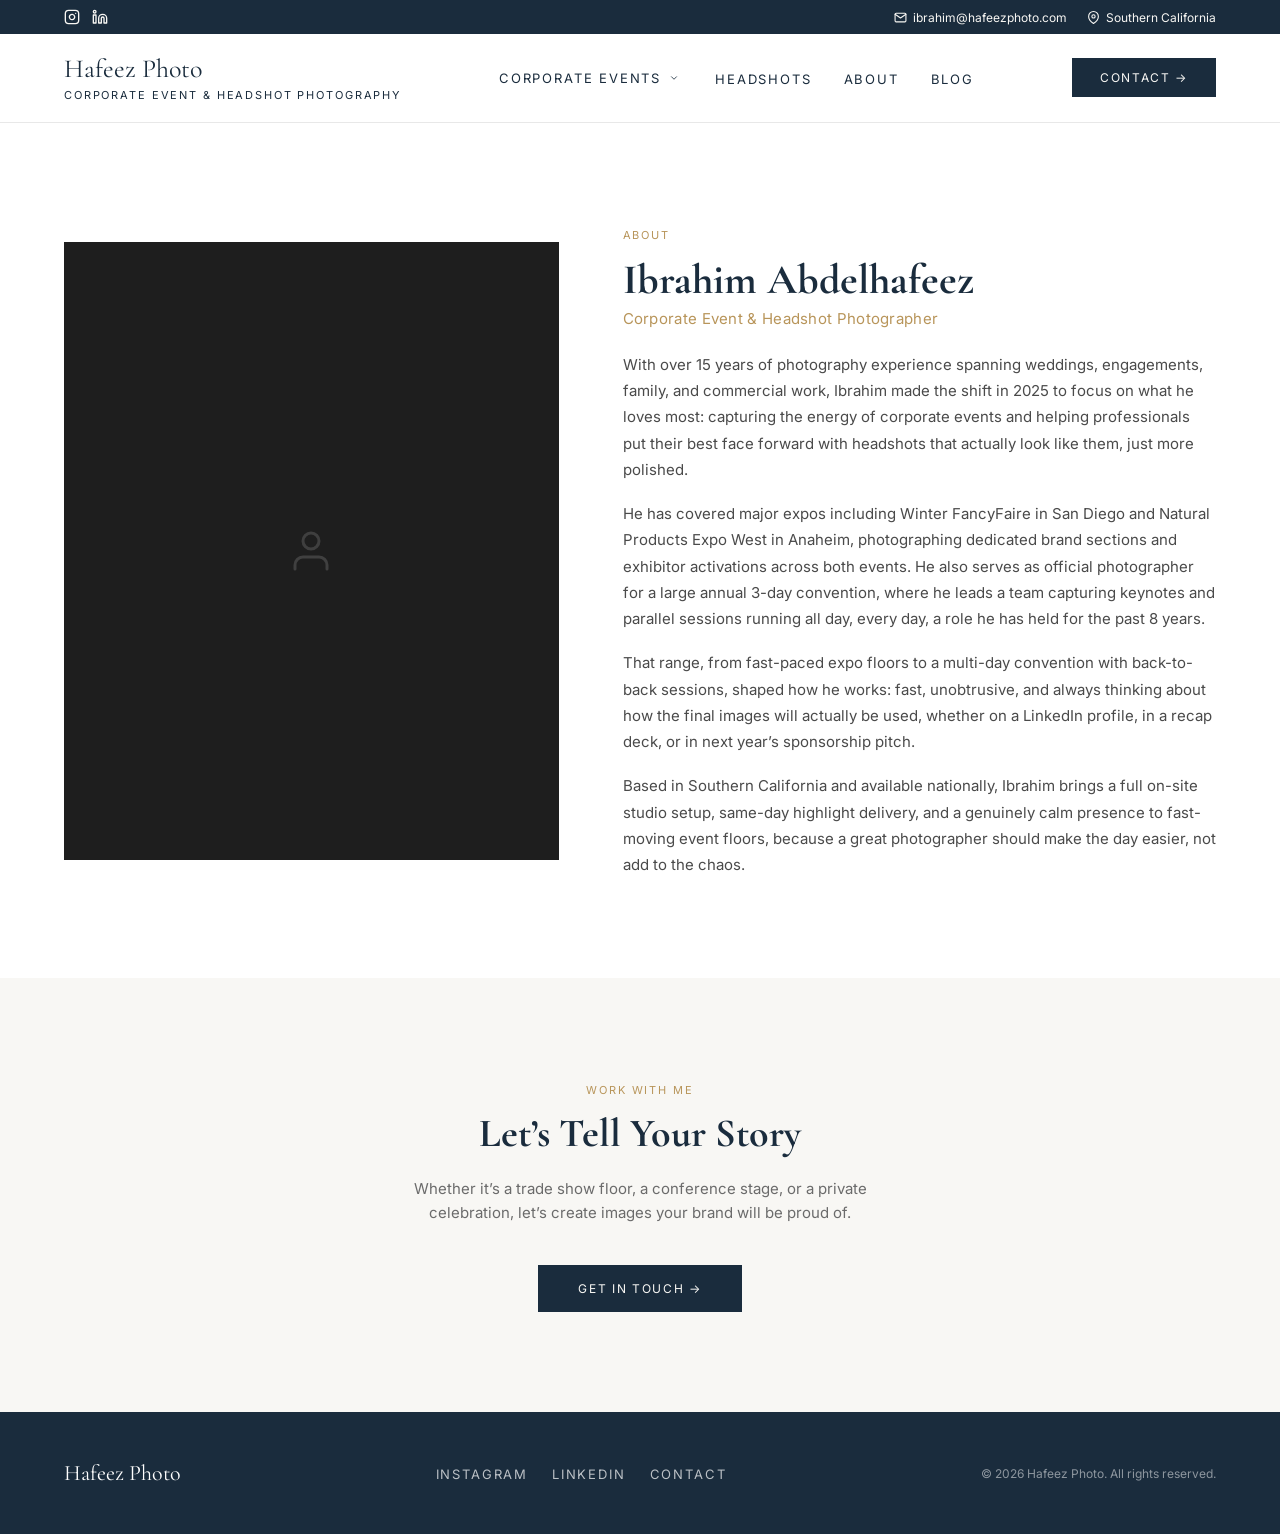
==== commit e52b4a1f: "Rewrite About page bio in third person with accurate expo/convention framing" ====
--- a/about.html
+++ b/about.html
@@ -83,9 +83,10 @@
         <h1 class="about-title">Ibrahim Abdelhafeez</h1>
         <p class="about-subtitle">Corporate Event &amp; Headshot Photographer</p>
 
-        <p class="about-bio">With over 15 years of photography experience spanning weddings, engagements, family, and commercial work, I made the shift in 2025 to focus on what I love most, capturing the energy of corporate events and helping professionals put their best face forward with headshots that actually look like them, just more polished.</p>
-        <p class="about-bio">I&rsquo;ve had the opportunity to serve as official photographer for Winter FancyFaire in San Diego and Natural Products Expo West in Anaheim, covering 60+ exhibiting brands across both events. That experience shaped how I work: fast, unobtrusive, and always thinking about how the final images will actually be used, whether on a LinkedIn profile, in a recap deck, or in next year&rsquo;s sponsorship pitch.</p>
-        <p class="about-bio">Based in Southern California and available nationally, I bring a full on-site studio setup, same-day highlight delivery, and a genuinely calm presence to fast-moving event floors, because a great photographer should make your day easier, not add to the chaos.</p>
+        <p class="about-bio">With over 15 years of photography experience spanning weddings, engagements, family, and commercial work, Ibrahim made the shift in 2025 to focus on what he loves most: capturing the energy of corporate events and helping professionals put their best face forward with headshots that actually look like them, just more polished.</p>
+        <p class="about-bio">He has covered major expos including Winter FancyFaire in San Diego and Natural Products Expo West in Anaheim, photographing dedicated brand sections and exhibitor activations across both events. He also serves as official photographer for a large annual 3-day convention, where he leads a team capturing keynotes and parallel sessions running all day, every day, a role he has held for the past 8 years.</p>
+        <p class="about-bio">That range, from fast-paced expo floors to a multi-day convention with back-to-back sessions, shaped how he works: fast, unobtrusive, and always thinking about how the final images will actually be used, whether on a LinkedIn profile, in a recap deck, or in next year&rsquo;s sponsorship pitch.</p>
+        <p class="about-bio">Based in Southern California and available nationally, Ibrahim brings a full on-site studio setup, same-day highlight delivery, and a genuinely calm presence to fast-moving event floors, because a great photographer should make the day easier, not add to the chaos.</p>
       </div>
     </div>
   </section>
--- a/css/style.css
+++ b/css/style.css
@@ -430,6 +430,15 @@
     min-width: 0;
   }
 
+  /* Once wrapped onto its own row, .main-nav__actions is the sole flex item
+     on that line, so it hugs its content width and sits flush left — push it
+     to full width so space-between can pin Contact left and the hamburger
+     to the right edge instead of leaving them bunched together. */
+  .main-nav__actions {
+    width: 100%;
+    justify-content: space-between;
+  }
+
   .main-nav__actions .btn-contact {
     padding: 10px 18px;
     font-size: 11px;
@@ -476,22 +485,34 @@
 @media (max-width: 768px) {
   .top-bar__inner {
     flex-wrap: wrap;
-    justify-content: center;
+    justify-content: space-between;
     gap: 8px 16px;
-    text-align: center;
+    padding-top: 13px;
+    padding-bottom: 13px;
   }
 
   .top-bar__info {
-    width: 100%;
+    flex: 1 1 auto;
     flex-wrap: wrap;
-    justify-content: center;
+    justify-content: space-between;
     gap: 8px 16px;
+  }
+
+  .top-bar__social svg {
+    width: 19px;
+    height: 19px;
+  }
+
+  .top-bar__item svg {
+    width: 16px;
+    height: 16px;
   }
 }
 
 @media (max-width: 480px) {
   .container {
-    padding: 0 16px;
+    padding-left: 16px;
+    padding-right: 16px;
   }
 
   .top-bar__item span:last-child {
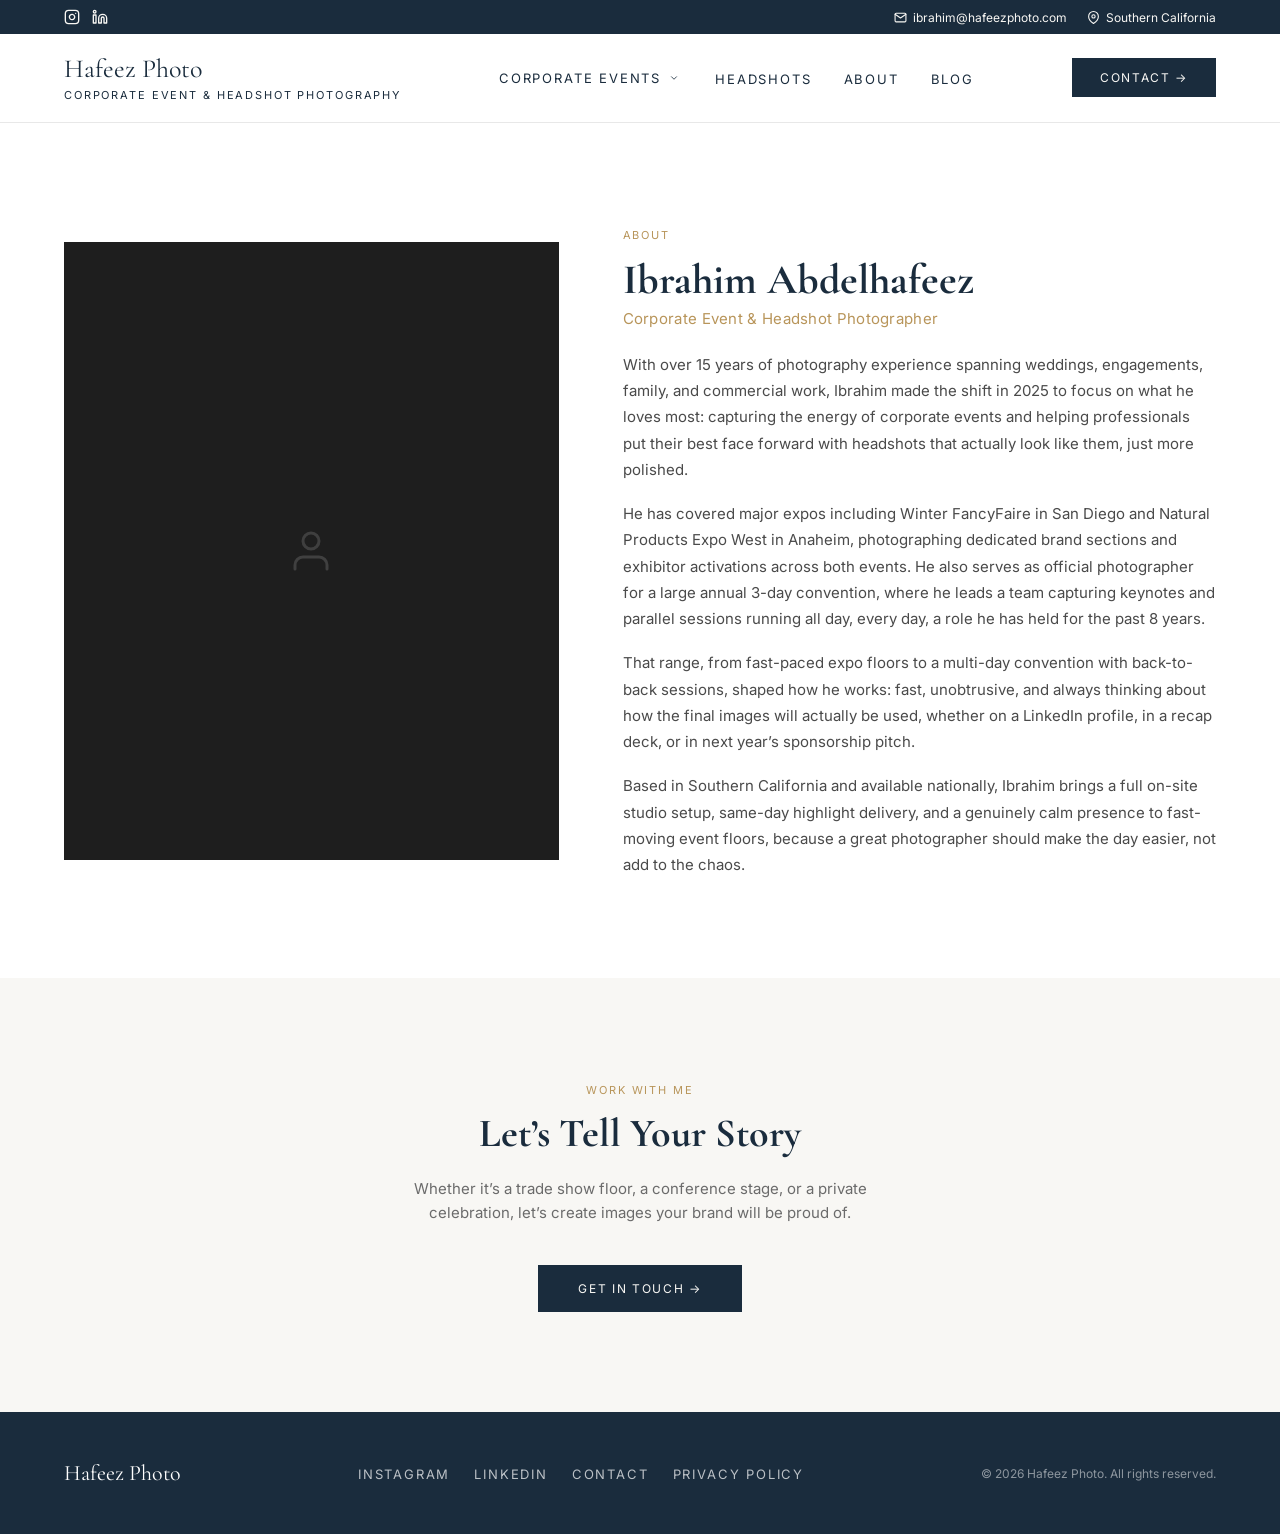
==== commit 288b014f: "Add privacy policy page and footer link" ====
--- a/about.html
+++ b/about.html
@@ -3,6 +3,9 @@
 <head>
   <meta charset="UTF-8">
   <meta name="viewport" content="width=device-width, initial-scale=1.0">
+  <link rel="icon" type="image/x-icon" href="favicon-v2.ico">
+  <link rel="icon" type="image/png" sizes="32x32" href="favicon-v2-32.png">
+  <link rel="apple-touch-icon" href="favicon-v2-180.png">
   <title>About | Hafeez Photo</title>
 
   <link rel="preconnect" href="https://fonts.googleapis.com">
@@ -23,11 +26,11 @@
         </a>
       </div>
       <div class="top-bar__info">
-        <span class="top-bar__item">
+        <a href="mailto:ibrahim@hafeezphoto.com" class="top-bar__item top-bar__item--email">
           <svg viewBox="0 0 24 24" fill="none" stroke="currentColor" stroke-width="2" stroke-linecap="round" stroke-linejoin="round"><path d="M4 4h16c1.1 0 2 .9 2 2v12c0 1.1-.9 2-2 2H4c-1.1 0-2-.9-2-2V6c0-1.1.9-2 2-2z"></path><polyline points="22,6 12,13 2,6"></polyline></svg>
           <span>ibrahim@hafeezphoto.com</span>
-        </span>
-        <span class="top-bar__item">
+        </a>
+        <span class="top-bar__item top-bar__item--location">
           <svg viewBox="0 0 24 24" fill="none" stroke="currentColor" stroke-width="2" stroke-linecap="round" stroke-linejoin="round"><path d="M21 10c0 7-9 13-9 13s-9-6-9-13a9 9 0 0 1 18 0z"></path><circle cx="12" cy="10" r="3"></circle></svg>
           <span>Southern California</span>
         </span>
@@ -108,6 +111,7 @@
         <li><a href="https://www.instagram.com/hafeezphoto" class="nav-link" target="_blank" rel="noopener noreferrer">Instagram</a></li>
         <li><a href="https://www.linkedin.com/company/hafeez-photo/" class="nav-link" target="_blank" rel="noopener noreferrer">LinkedIn</a></li>
         <li><a href="contact.html" class="nav-link">Contact</a></li>
+        <li><a href="privacy-policy.html" class="nav-link">Privacy Policy</a></li>
       </ul>
 
       <span class="site-footer__copyright">&copy; 2026 Hafeez Photo. All rights reserved.</span>
--- a/css/style.css
+++ b/css/style.css
@@ -159,6 +159,7 @@
   color: var(--color-off-white);
   font-family: var(--font-body);
   font-size: 12px;
+  text-decoration: none;
   white-space: nowrap;
 }
 
@@ -493,9 +494,19 @@
 
   .top-bar__info {
     flex: 1 1 auto;
-    flex-wrap: wrap;
-    justify-content: space-between;
-    gap: 8px 16px;
+    justify-content: flex-end;
+  }
+
+  /* Location doesn't do anything tappable on mobile, so it's dropped
+     entirely rather than kept as dead weight in the ribbon. */
+  .top-bar__item--location {
+    display: none;
+  }
+
+  /* The mail icon collapses to the actual email text (a real mailto: link)
+     instead, so there's no icon left to size here. */
+  .top-bar__item--email svg {
+    display: none;
   }
 
   .top-bar__social svg {
@@ -513,14 +524,6 @@
   .container {
     padding-left: 16px;
     padding-right: 16px;
-  }
-
-  .top-bar__item span:last-child {
-    display: none;
-  }
-
-  .top-bar__item {
-    gap: 0;
   }
 
   .main-nav__logo {
@@ -710,13 +713,13 @@
 .services {
   width: 100%;
   background: var(--color-off-white);
-  padding-top: 68px;
-  padding-bottom: 68px;
+  padding-top: 48px;
+  padding-bottom: 48px;
 }
 
 .services-header {
   text-align: center;
-  margin-bottom: 44px;
+  margin-bottom: 32px;
 }
 
 .services-header .section-label {
@@ -774,6 +777,17 @@
    Responsive — Services
    -------------------------------------------------------------------------- */
 @media (max-width: 1024px) {
+  /* Tablet keeps the original, more generous spacing — the reduced padding
+     on .services/.services-header above is a desktop-only (>1024px) change. */
+  .services {
+    padding-top: 68px;
+    padding-bottom: 68px;
+  }
+
+  .services-header {
+    margin-bottom: 44px;
+  }
+
   .services-grid {
     grid-template-columns: repeat(2, 1fr);
   }
@@ -795,12 +809,12 @@
 
 @media (max-width: 768px) {
   .services {
-    padding-top: 64px;
-    padding-bottom: 64px;
+    padding-top: 40px;
+    padding-bottom: 40px;
   }
 
   .services-header {
-    margin-bottom: 40px;
+    margin-bottom: 28px;
   }
 
   .services-title {
@@ -1229,6 +1243,55 @@
   .blog-coming-soon {
     padding-top: 72px;
     padding-bottom: 72px;
+  }
+}
+
+/* --------------------------------------------------------------------------
+   Legal Content — Privacy Policy
+   -------------------------------------------------------------------------- */
+.legal-content {
+  width: 100%;
+  background: var(--color-white);
+  padding-top: 80px;
+  padding-bottom: 100px;
+}
+
+.legal-content-inner {
+  max-width: 720px;
+  margin: 0 auto;
+}
+
+.legal-updated {
+  font-family: var(--font-body);
+  font-size: 13px;
+  color: #8a8a8a;
+  margin-bottom: 32px;
+}
+
+.legal-heading {
+  font-size: 24px;
+  color: var(--color-navy);
+  margin-top: 40px;
+  margin-bottom: 14px;
+}
+
+.legal-content-inner a {
+  color: var(--color-navy);
+  text-decoration: underline;
+}
+
+/* --------------------------------------------------------------------------
+   Responsive — Legal Content
+   -------------------------------------------------------------------------- */
+@media (max-width: 768px) {
+  .legal-content {
+    padding-top: 56px;
+    padding-bottom: 64px;
+  }
+
+  .legal-heading {
+    font-size: 21px;
+    margin-top: 32px;
   }
 }
 
